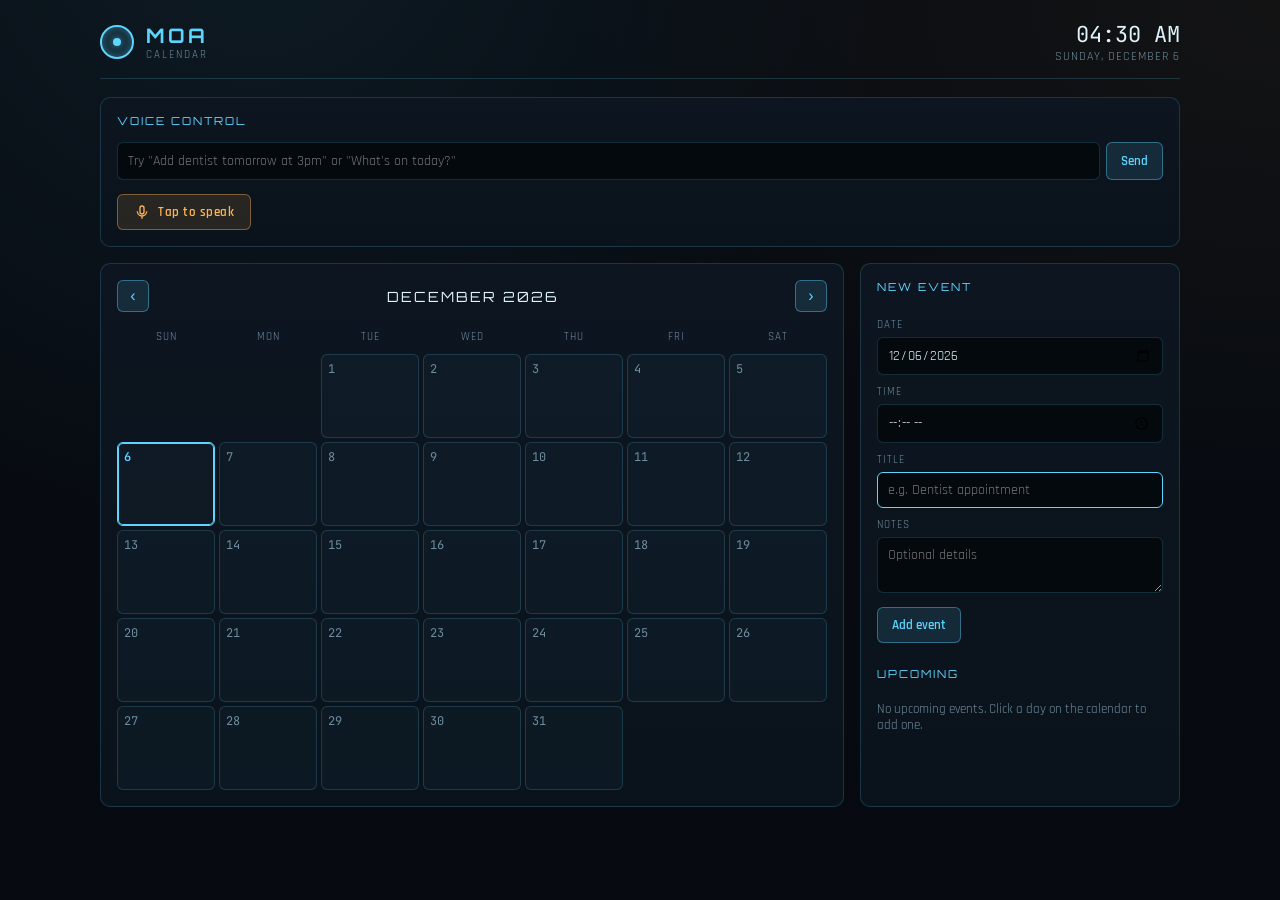
==== calendar.html @ e63f71c7 "MOA - Personal HUD and chatbot" ====
<!DOCTYPE html>
<html lang="en">
<head>
<meta charset="UTF-8">
<meta name="viewport" content="width=device-width, initial-scale=1.0">
<title>MOA · Calendar</title>
<link rel="preconnect" href="https://fonts.googleapis.com">
<link href="https://fonts.googleapis.com/css2?family=Orbitron:wght@500;700&family=Rajdhani:wght@400;500;600;700&family=JetBrains+Mono:wght@400;500&display=swap" rel="stylesheet">
<link rel="stylesheet" href="style.css">
<link rel="stylesheet" href="calendar.css">
<link rel="manifest" href="manifest.json">
<meta name="theme-color" content="#070b11">
<link rel="apple-touch-icon" href="icons/icon-192.png">
<meta name="apple-mobile-web-app-capable" content="yes">
<meta name="apple-mobile-web-app-status-bar-style" content="black-translucent">
<meta name="apple-mobile-web-app-title" content="MOA">
</head>
<body>
<div class="wrap">

  <div class="head">
    <a class="brand" href="index.html" style="text-decoration:none;">
      <div class="brand-mark"><span></span></div>
      <div>
        <div class="brand-name">MOA</div>
        <div class="brand-sub">Calendar</div>
      </div>
    </a>
    <div class="clock">
      <div class="clock-time" id="clockTime">--:--</div>
      <div class="clock-date" id="clockDate">Loading</div>
    </div>
  </div>

  <div class="panel cal-voice-panel">
    <div class="panel-title">Voice control</div>
    <div class="text-row">
      <input type="text" id="calCmdInput" placeholder='Try "Add dentist tomorrow at 3pm" or "What&#39;s on today?"' />
      <button id="calCmdSend">Send</button>
    </div>
    <button id="calMicBtn" class="cal-mic-btn">
      <svg viewBox="0 0 24 24" width="16" height="16" fill="none" stroke="currentColor" stroke-width="2"><path d="M12 15a3 3 0 003-3V6a3 3 0 10-6 0v6a3 3 0 003 3z"/><path d="M19 11a7 7 0 01-14 0M12 19v3"/></svg>
      <span class="cal-mic-label">Tap to speak</span>
    </button>
    <div class="cal-voice-feedback" id="calVoiceFeedback"></div>
  </div>

  <div class="cal-layout">

    <div class="panel cal-panel">
      <div class="cal-nav">
        <button id="prevMonth" aria-label="Previous month">‹</button>
        <div class="cal-month-label" id="monthLabel">--</div>
        <button id="nextMonth" aria-label="Next month">›</button>
      </div>
      <div class="cal-weekdays">
        <div>Sun</div><div>Mon</div><div>Tue</div><div>Wed</div><div>Thu</div><div>Fri</div><div>Sat</div>
      </div>
      <div class="cal-grid" id="calGrid"></div>
    </div>

    <div class="panel cal-sidebar">
      <div class="panel-title">
        <span id="formTitle">New event</span>
      </div>
      <form id="eventForm">
        <input type="hidden" id="eventId" />
        <label class="cal-label">Date</label>
        <input type="date" id="eventDate" required />
        <label class="cal-label">Time</label>
        <input type="time" id="eventTime" />
        <label class="cal-label">Title</label>
        <input type="text" id="eventTitle" placeholder="e.g. Dentist appointment" required />
        <label class="cal-label">Notes</label>
        <textarea id="eventNotes" placeholder="Optional details"></textarea>
        <div class="cal-form-actions">
          <button type="submit" id="saveBtn">Add event</button>
          <button type="button" id="deleteBtn" class="cal-danger-btn" style="display:none;">Delete</button>
          <button type="button" id="cancelBtn" style="display:none;">Cancel</button>
        </div>
      </form>

      <div class="panel-title" style="margin-top:24px;">Upcoming</div>
      <div id="upcomingList"></div>
    </div>

  </div>
</div>

<script src="calendar.js"></script>
<script>
if('serviceWorker' in navigator){
  window.addEventListener('load', () => {
    navigator.serviceWorker.register('sw.js').catch(() => {});
  });
}
</script>
</body>
</html>
---- style.css ----
:root{
  --bg:#070b11;
  --panel:#0d1520;
  --panel-2:#0a121b;
  --line:rgba(94,213,255,0.18);
  --line-strong:rgba(94,213,255,0.4);
  --cyan:#5ed5ff;
  --cyan-soft:rgba(94,213,255,0.12);
  --amber:#ffb454;
  --amber-soft:rgba(255,180,84,0.12);
  --text:#dff3fb;
  --text-dim:#6f8ea0;
  --danger:#ff6b6b;
  --good:#5ee6a8;
}
*{box-sizing:border-box;}
body{
  margin:0;
  background:
    radial-gradient(ellipse at 20% -10%, rgba(94,213,255,0.08), transparent 45%),
    radial-gradient(ellipse at 100% 0%, rgba(255,180,84,0.05), transparent 40%),
    var(--bg);
  color:var(--text);
  font-family:'Rajdhani', sans-serif;
  min-height:100vh;
  padding:20px;
}
.wrap{max-width:1080px;margin:0 auto;}
.head{
  display:flex;justify-content:space-between;align-items:center;
  border-bottom:1px solid var(--line);
  padding-bottom:14px;margin-bottom:18px;flex-wrap:wrap;gap:10px;
}
.brand{display:flex;align-items:center;gap:12px;}
.brand-mark{
  width:34px;height:34px;border-radius:50%;
  border:2px solid var(--cyan);
  display:flex;align-items:center;justify-content:center;
  box-shadow:0 0 12px rgba(94,213,255,0.5) inset;
}
.brand-mark span{width:8px;height:8px;background:var(--cyan);border-radius:50%;box-shadow:0 0 8px var(--cyan);}
.brand-name{font-family:'Orbitron',sans-serif;font-weight:700;font-size:20px;letter-spacing:3px;color:var(--cyan);}
.brand-sub{font-size:11px;letter-spacing:2px;color:var(--text-dim);text-transform:uppercase;}
.clock{text-align:right;}
.clock-time{font-family:'JetBrains Mono',monospace;font-size:22px;color:var(--text);}
.clock-date{font-size:12px;color:var(--text-dim);letter-spacing:1px;text-transform:uppercase;}
.greeting{
  font-size:15px;color:var(--text-dim);margin:0 0 20px;letter-spacing:0.5px;
}
.greeting b{color:var(--cyan);font-weight:600;}
.grid{
  display:grid;
  grid-template-columns:290px 1fr 1fr;
  gap:16px;
}
@media(max-width:820px){.grid{grid-template-columns:1fr;}}
.panel{
  background:linear-gradient(180deg, var(--panel), var(--panel-2));
  border:1px solid var(--line);
  border-radius:10px;
  padding:16px;
}
.panel-title{
  font-family:'Orbitron',sans-serif;font-size:11px;letter-spacing:2px;
  color:var(--cyan);text-transform:uppercase;margin:0 0 14px;
  display:flex;justify-content:space-between;align-items:center;
}
.panel-title .refresh{
  cursor:pointer;color:var(--text-dim);font-family:'Rajdhani',sans-serif;
  font-size:10px;letter-spacing:1px;border:1px solid var(--line);
  border-radius:20px;padding:3px 9px;transition:all .15s;
}
.panel-title .refresh:hover{color:var(--cyan);border-color:var(--line-strong);}
.panel-title .refresh.spinning{color:var(--cyan);}

.core-panel{display:flex;flex-direction:column;align-items:center;text-align:center;}
.orb-wrap{position:relative;width:180px;height:180px;margin:6px 0 16px;cursor:pointer;}
.orb-ring{position:absolute;inset:0;border-radius:50%;border:1px solid var(--line);}
.orb-ring.r2{inset:14px;border-color:var(--line-strong);}
.orb-ring.spin{animation:spin 14s linear infinite;border-style:dashed;}
.orb-core{
  position:absolute;inset:44px;border-radius:50%;
  background:radial-gradient(circle at 35% 30%, rgba(94,213,255,0.9), rgba(94,213,255,0.15) 60%, transparent 75%);
  border:2px solid var(--cyan);
  box-shadow:0 0 24px rgba(94,213,255,0.55);
  display:flex;align-items:center;justify-content:center;
  transition:box-shadow .2s, border-color .2s;
}
.orb-wrap.listening .orb-core{
  border-color:var(--amber);
  box-shadow:0 0 34px rgba(255,180,84,0.8);
  animation:pulse 1s ease-in-out infinite;
}
.orb-wrap.listening .orb-ring{border-color:rgba(255,180,84,0.5);}
.orb-icon{width:26px;height:26px;fill:none;stroke:#04141c;stroke-width:2;}
@keyframes spin{to{transform:rotate(360deg);}}
@keyframes pulse{0%,100%{transform:scale(1);}50%{transform:scale(1.06);}}
.orb-label{font-size:12px;letter-spacing:2px;color:var(--text-dim);text-transform:uppercase;margin-bottom:16px;}
.text-row{width:100%;display:flex;gap:6px;margin-bottom:14px;}
.text-row input{
  flex:1;background:#04090e;border:1px solid var(--line);border-radius:6px;
  color:var(--text);padding:9px 10px;font-family:'Rajdhani',sans-serif;font-size:14px;
}
.text-row input:focus{outline:none;border-color:var(--cyan);}
.text-row button{
  background:var(--cyan-soft);border:1px solid var(--line-strong);border-radius:6px;
  color:var(--cyan);padding:0 14px;font-family:'Rajdhani',sans-serif;font-weight:600;cursor:pointer;
}
.text-row button:hover{background:rgba(94,213,255,0.22);}
.log{
  width:100%;text-align:left;background:#04090e;border:1px solid var(--line);
  border-radius:6px;padding:10px;height:180px;overflow-y:auto;font-size:12.5px;
  font-family:'JetBrains Mono',monospace;line-height:1.6;
}
.log::-webkit-scrollbar{width:6px;}
.log::-webkit-scrollbar-thumb{background:var(--line-strong);border-radius:4px;}
.log-line{margin-bottom:6px;color:var(--text-dim);}
.log-line.user{color:var(--amber);}
.log-line.sys{color:var(--cyan);}
.log-line .ts{color:#3d5060;margin-right:6px;}

.wx-now{display:flex;align-items:center;gap:14px;margin-bottom:14px;}
.wx-temp{font-family:'JetBrains Mono',monospace;font-size:42px;color:var(--text);}
.wx-cond{font-size:14px;color:var(--text-dim);text-transform:uppercase;letter-spacing:1px;}
.wx-hilo{font-size:12px;color:var(--text-dim);margin-top:2px;}
.wx-loc{font-size:10px;color:var(--text-dim);margin-top:6px;}
.wx-strip{display:flex;gap:6px;overflow-x:auto;padding-top:6px;border-top:1px solid var(--line);}
.wx-day{flex:1;min-width:52px;text-align:center;padding:8px 2px;border-radius:6px;background:rgba(94,213,255,0.04);}
.wx-day .d{font-size:10px;color:var(--text-dim);letter-spacing:1px;text-transform:uppercase;}
.wx-day .h{font-family:'JetBrains Mono',monospace;font-size:13px;color:var(--text);margin-top:4px;}
.wx-day .l{font-family:'JetBrains Mono',monospace;font-size:11px;color:var(--text-dim);}
.wx-day .p{font-size:10px;color:var(--cyan);margin-top:3px;}

.news-item{padding:9px 0;border-bottom:1px solid var(--line);}
.news-item:last-child{border-bottom:none;}
.news-headline{font-size:13.5px;color:var(--text);line-height:1.4;text-decoration:none;display:block;}
.news-headline:hover{color:var(--cyan);}
.news-src{font-size:10px;color:var(--text-dim);letter-spacing:1px;text-transform:uppercase;margin-top:3px;}
.news-empty{font-size:12.5px;color:var(--text-dim);padding:6px 0;}

.home-badge{
  font-size:9px;letter-spacing:1px;color:var(--amber);border:1px solid rgba(255,180,84,0.4);
  border-radius:20px;padding:2px 8px;text-transform:uppercase;
}
.device-row{
  display:flex;align-items:center;justify-content:space-between;
  padding:11px 0;border-bottom:1px solid var(--line);
}
.device-row:last-of-type{border-bottom:none;}
.device-name{display:flex;align-items:center;gap:9px;font-size:13.5px;}
.dot{width:8px;height:8px;border-radius:50%;background:#2a3946;transition:all .2s;}
.dot.on{background:var(--good);box-shadow:0 0 8px var(--good);}
.switch{
  width:40px;height:22px;border-radius:20px;background:#1a2530;border:1px solid var(--line);
  position:relative;cursor:pointer;transition:background .2s;flex-shrink:0;
}
.switch.on{background:rgba(94,230,168,0.25);border-color:var(--good);}
.switch-knob{
  position:absolute;top:2px;left:2px;width:16px;height:16px;border-radius:50%;
  background:var(--text-dim);transition:all .2s;
}
.switch.on .switch-knob{left:20px;background:var(--good);}
.therm-row{padding-top:12px;}
.therm-label{display:flex;justify-content:space-between;font-size:12px;color:var(--text-dim);margin-bottom:8px;text-transform:uppercase;letter-spacing:1px;}
.therm-label b{color:var(--text);font-family:'JetBrains Mono',monospace;font-size:14px;}
input[type=range]{
  width:100%;-webkit-appearance:none;height:3px;background:var(--line-strong);border-radius:2px;
}
input[type=range]::-webkit-slider-thumb{
  -webkit-appearance:none;width:14px;height:14px;border-radius:50%;background:var(--cyan);
  box-shadow:0 0 8px var(--cyan);cursor:pointer;
}
.home-note{font-size:11px;color:var(--text-dim);margin-top:12px;line-height:1.5;border-top:1px solid var(--line);padding-top:10px;}
.home-note a{color:var(--cyan);}

.brief-bar{margin:-8px 0 20px;display:flex;align-items:center;gap:14px;flex-wrap:wrap;}
.auto-brief-toggle{
  display:flex;align-items:center;gap:6px;font-size:12px;color:var(--text-dim);cursor:pointer;
}
.auto-brief-toggle input{accent-color:var(--amber);cursor:pointer;}
.brief-text{flex-basis:100%;}
#briefBtn{
  display:flex;align-items:center;gap:8px;background:var(--amber-soft);
  border:1px solid rgba(255,180,84,0.4);border-radius:6px;color:var(--amber);
  font-family:'Rajdhani',sans-serif;font-weight:600;font-size:13px;letter-spacing:0.5px;
  padding:9px 16px;cursor:pointer;transition:background .15s;
}
#briefBtn:hover{background:rgba(255,180,84,0.22);}
#briefBtn:disabled{opacity:0.5;cursor:default;}
.brief-text{
  margin-top:12px;padding:14px 16px;background:var(--panel);border:1px solid var(--line);
  border-radius:8px;font-size:14px;line-height:1.6;color:var(--text);display:none;
}
.brief-text.show{display:block;}

.hue-connect{display:flex;align-items:center;gap:10px;margin-top:14px;flex-wrap:wrap;}
.hue-connect button, .hue-manual button{
  background:var(--cyan-soft);border:1px solid var(--line-strong);border-radius:6px;
  color:var(--cyan);padding:7px 14px;font-family:'Rajdhani',sans-serif;font-weight:600;font-size:12.5px;cursor:pointer;
}
.hue-connect button:hover, .hue-manual button:hover{background:rgba(94,213,255,0.22);}
.hue-connect button:disabled{opacity:0.5;cursor:default;}
.hue-status{font-size:12px;color:var(--text-dim);}
.hue-manual{display:flex;gap:6px;margin-top:8px;}
.hue-manual input{
  flex:1;background:#04090e;border:1px solid var(--line);border-radius:6px;
  color:var(--text);padding:7px 10px;font-family:'Rajdhani',sans-serif;font-size:13px;
}
.hue-manual input:focus{outline:none;border-color:var(--cyan);}
.home-badge.connected{color:var(--good);border-color:rgba(94,230,168,0.4);}

.ai-panel{width:100%;margin-bottom:12px;}
.ai-config{display:flex;gap:6px;margin-bottom:8px;}
.ai-config input{
  flex:1;background:#04090e;border:1px solid var(--line);border-radius:6px;
  color:var(--text);padding:8px 10px;font-family:'Rajdhani',sans-serif;font-size:13px;
}
.ai-config input:focus{outline:none;border-color:var(--cyan);}
.ai-config button{
  background:var(--cyan-soft);border:1px solid var(--line-strong);border-radius:6px;
  color:var(--cyan);padding:0 12px;font-family:'Rajdhani',sans-serif;font-weight:600;font-size:12.5px;cursor:pointer;
}
.ai-config button:hover{background:rgba(94,213,255,0.22);}
.ai-status-row{display:flex;justify-content:space-between;align-items:center;font-size:11px;color:var(--text-dim);gap:8px;}
.ai-reset{cursor:pointer;color:var(--cyan);text-decoration:underline;white-space:nowrap;}

.ai-local-row{display:flex;align-items:center;gap:8px;margin-top:8px;flex-wrap:wrap;}
.ai-local-toggle{display:flex;align-items:center;gap:6px;font-size:12px;color:var(--text-dim);cursor:pointer;}
.ai-local-toggle input{accent-color:var(--cyan);cursor:pointer;}
#ollamaModelInput{
  flex:1;min-width:120px;background:#04090e;border:1px solid var(--line);border-radius:6px;
  color:var(--text);padding:6px 9px;font-family:'JetBrains Mono',monospace;font-size:12px;
}
#ollamaModelInput:focus{outline:none;border-color:var(--cyan);}
.ai-local-status{font-size:11px;color:var(--text-dim);margin-top:6px;}

.wake-row{margin-bottom:14px;text-align:center;}
.wake-toggle{display:flex;align-items:center;justify-content:center;gap:6px;font-size:12px;color:var(--text-dim);cursor:pointer;}
.wake-toggle input{accent-color:var(--amber);cursor:pointer;}
.wake-status{display:block;font-size:11px;color:var(--text-dim);margin-top:4px;}
.orb-wrap.standby .orb-ring{border-color:rgba(94,213,255,0.35);}
.orb-wrap.standby .orb-core{box-shadow:0 0 14px rgba(94,213,255,0.35);animation:standbyPulse 3s ease-in-out infinite;}
@keyframes standbyPulse{0%,100%{opacity:1;}50%{opacity:0.7;}}

.spotify-connect{display:flex;gap:8px;margin-top:8px;flex-wrap:wrap;}
.spotify-connect input{
  flex:1;min-width:160px;background:#04090e;border:1px solid var(--line);border-radius:6px;
  color:var(--text);padding:8px 10px;font-family:'Rajdhani',sans-serif;font-size:13px;
}
.spotify-connect input:focus{outline:none;border-color:var(--cyan);}
.spotify-connect button{
  background:var(--cyan-soft);border:1px solid var(--line-strong);border-radius:6px;
  color:var(--cyan);padding:0 14px;font-family:'Rajdhani',sans-serif;font-weight:600;font-size:12.5px;cursor:pointer;
}
.spotify-connect button:hover{background:rgba(94,213,255,0.22);}
.spotify-status{font-size:11px;color:var(--text-dim);margin-top:8px;}

.timer-item{
  display:flex;align-items:center;justify-content:space-between;
  padding:10px 0;border-bottom:1px solid var(--line);
}
.timer-item:last-child{border-bottom:none;}
.timer-label{font-size:13.5px;color:var(--text);}
.timer-sub{font-size:11px;color:var(--text-dim);margin-top:2px;text-transform:uppercase;letter-spacing:1px;}
.timer-countdown{font-family:'JetBrains Mono',monospace;font-size:16px;color:var(--cyan);}
.timer-cancel{
  cursor:pointer;color:var(--text-dim);font-size:11px;border:1px solid var(--line);
  border-radius:20px;padding:3px 9px;margin-left:12px;
}
.timer-cancel:hover{color:var(--danger);border-color:rgba(255,107,107,0.4);}

.span-wide{grid-column:2 / 4;}

.now-playing{
  display:flex;align-items:center;gap:12px;margin-top:14px;padding-top:14px;border-top:1px solid var(--line);
}
.np-art{width:52px;height:52px;border-radius:6px;object-fit:cover;background:#04090e;flex-shrink:0;}
.np-info{flex:1;min-width:0;}
.np-title{font-size:14px;color:var(--text);white-space:nowrap;overflow:hidden;text-overflow:ellipsis;}
.np-artist{font-size:12px;color:var(--text-dim);white-space:nowrap;overflow:hidden;text-overflow:ellipsis;margin-top:2px;}
.np-controls{display:flex;gap:6px;flex-shrink:0;}
.np-controls button{
  background:var(--cyan-soft);border:1px solid var(--line-strong);border-radius:6px;
  color:var(--cyan);width:34px;height:34px;font-size:14px;cursor:pointer;
}
.np-controls button:hover{background:rgba(94,213,255,0.22);}

/* ---------- MOBILE ---------- */
@media(max-width:820px){
  body{padding:12px;}

  .span-wide{grid-column:1 / -1;}

  .head{
    flex-wrap:wrap;gap:12px;
  }
  .clock{text-align:left;}
  .clock-time{font-size:18px;}

  .orb-wrap{width:150px;height:150px;}
  .orb-core{inset:36px;}

  /* Bigger touch targets */
  .text-row input, .ai-config input, .hue-manual input,
  .spotify-connect input, #ollamaModelInput{
    font-size:16px; /* prevents iOS auto-zoom on focus */
    padding:11px 12px;
  }
  .text-row button, .ai-config button, .hue-connect button,
  .hue-manual button, .spotify-connect button{
    min-height:44px;padding:0 16px;font-size:14px;
  }
  #briefBtn{min-height:46px;width:100%;justify-content:center;}
  .panel-title .refresh{padding:7px 12px;font-size:11px;}
  .switch{width:48px;height:27px;}
  .switch-knob{width:21px;height:21px;}
  .switch.on .switch-knob{left:24px;}
  input[type=range]{height:6px;}
  input[type=range]::-webkit-slider-thumb{width:22px;height:22px;}

  .np-controls button{width:44px;height:44px;font-size:16px;}
  .now-playing{flex-wrap:wrap;}
  .np-info{flex-basis:calc(100% - 64px);}
  .np-controls{width:100%;justify-content:center;margin-top:10px;}

  .timer-cancel{padding:7px 12px;font-size:12px;}
  .timer-countdown{font-size:18px;}

  .hue-connect, .hue-manual, .spotify-connect, .ai-config{flex-direction:column;}
  .hue-connect button, .hue-manual button,
  .spotify-connect button, .ai-config button{width:100%;}
  .ai-local-row{flex-direction:column;align-items:flex-start;}
  #ollamaModelInput{width:100%;}

  .wx-temp{font-size:36px;}
  .wx-day{min-width:46px;}
}

@media(max-width:420px){
  .brand-name{font-size:17px;}
  .orb-wrap{width:130px;height:130px;}
  .orb-core{inset:30px;}
  .wx-day{min-width:40px;padding:6px 1px;}
  .wx-day .h{font-size:12px;}
  .wx-day .l{font-size:10px;}
}
---- calendar.css ----
.cal-layout{
  display:grid;
  grid-template-columns:1fr 320px;
  gap:16px;
}
@media(max-width:820px){.cal-layout{grid-template-columns:1fr;}}

.cal-nav{
  display:flex;align-items:center;justify-content:space-between;
  margin-bottom:14px;
}
.cal-nav button{
  background:var(--cyan-soft);border:1px solid var(--line-strong);border-radius:6px;
  color:var(--cyan);width:32px;height:32px;font-size:16px;cursor:pointer;
}
.cal-nav button:hover{background:rgba(94,213,255,0.22);}
.cal-month-label{
  font-family:'Orbitron',sans-serif;font-size:14px;letter-spacing:2px;color:var(--text);text-transform:uppercase;
}

.cal-weekdays{
  display:grid;grid-template-columns:repeat(7,1fr);gap:4px;margin-bottom:6px;
}
.cal-weekdays div{
  text-align:center;font-size:11px;letter-spacing:1px;color:var(--text-dim);text-transform:uppercase;padding:4px 0;
}

.cal-grid{
  display:grid;grid-template-columns:repeat(7,1fr);grid-auto-rows:minmax(84px, auto);gap:4px;
}
.cal-cell{
  background:rgba(94,213,255,0.03);border:1px solid var(--line);border-radius:6px;
  padding:6px;cursor:pointer;transition:background .15s;display:flex;flex-direction:column;gap:3px;
  overflow:hidden;
}
.cal-cell:hover{background:rgba(94,213,255,0.08);}
.cal-cell.empty{background:transparent;border-color:transparent;cursor:default;}
.cal-cell.today{border-color:var(--cyan);box-shadow:0 0 0 1px var(--cyan) inset;}
.cal-daynum{
  font-family:'JetBrains Mono',monospace;font-size:12px;color:var(--text-dim);
}
.cal-cell.today .cal-daynum{color:var(--cyan);font-weight:600;}

.event-chip{
  background:var(--amber-soft);border:1px solid rgba(255,180,84,0.4);border-radius:4px;
  padding:2px 5px;font-size:10.5px;color:var(--amber);white-space:nowrap;overflow:hidden;text-overflow:ellipsis;
  cursor:pointer;
}
.event-chip:hover{background:rgba(255,180,84,0.28);}
.event-more{font-size:10px;color:var(--text-dim);padding:1px 5px;}

.cal-sidebar form{display:flex;flex-direction:column;}
.cal-label{
  font-size:11px;letter-spacing:1px;color:var(--text-dim);text-transform:uppercase;
  margin:10px 0 5px;
}
.cal-sidebar input[type=date],
.cal-sidebar input[type=time],
.cal-sidebar input[type=text],
.cal-sidebar textarea{
  background:#04090e;border:1px solid var(--line);border-radius:6px;
  color:var(--text);padding:8px 10px;font-family:'Rajdhani',sans-serif;font-size:14px;width:100%;
}
.cal-sidebar input:focus, .cal-sidebar textarea:focus{outline:none;border-color:var(--cyan);}
.cal-sidebar textarea{resize:vertical;min-height:56px;}

.cal-form-actions{display:flex;gap:8px;margin-top:14px;}
.cal-form-actions button{
  background:var(--cyan-soft);border:1px solid var(--line-strong);border-radius:6px;
  color:var(--cyan);padding:9px 14px;font-family:'Rajdhani',sans-serif;font-weight:600;font-size:13px;cursor:pointer;
}
.cal-form-actions button:hover{background:rgba(94,213,255,0.22);}
.cal-danger-btn{color:var(--danger) !important;border-color:rgba(255,107,107,0.4) !important;}
.cal-danger-btn:hover{background:rgba(255,107,107,0.15) !important;}

.upcoming-item{
  padding:9px 0;border-bottom:1px solid var(--line);cursor:pointer;
}
.upcoming-item:last-child{border-bottom:none;}
.upcoming-item:hover .upcoming-title{color:var(--cyan);}
.upcoming-date{font-family:'JetBrains Mono',monospace;font-size:11px;color:var(--amber);}
.upcoming-title{font-size:13.5px;color:var(--text);margin-top:2px;}
.upcoming-empty{font-size:12.5px;color:var(--text-dim);padding:6px 0;}

.cal-voice-panel{margin-bottom:16px;}
.cal-mic-btn{
  display:flex;align-items:center;gap:8px;background:var(--amber-soft);
  border:1px solid rgba(255,180,84,0.4);border-radius:6px;color:var(--amber);
  font-family:'Rajdhani',sans-serif;font-weight:600;font-size:13px;letter-spacing:0.5px;
  padding:9px 16px;cursor:pointer;transition:background .15s;
}
.cal-mic-btn:hover{background:rgba(255,180,84,0.22);}
.cal-mic-btn:disabled{opacity:0.5;cursor:default;}
.cal-mic-btn.listening{
  border-color:var(--amber);box-shadow:0 0 0 1px var(--amber) inset;
}
.cal-voice-feedback{
  margin-top:12px;padding:12px 14px;background:var(--panel);border:1px solid var(--line);
  border-radius:8px;font-size:13.5px;line-height:1.6;color:var(--text);display:none;
}
.cal-voice-feedback.show{display:block;}

/* ---------- MOBILE ---------- */
@media(max-width:820px){
  .cal-grid{grid-auto-rows:minmax(62px, auto);gap:3px;}
  .cal-cell{padding:4px;gap:2px;}
  .cal-daynum{font-size:11px;}
  .event-chip{font-size:9.5px;padding:1px 4px;}
  .event-more{font-size:9px;}

  .cal-nav button{width:44px;height:44px;font-size:18px;}
  .cal-month-label{font-size:13px;}

  .cal-sidebar input[type=date],
  .cal-sidebar input[type=time],
  .cal-sidebar input[type=text],
  .cal-sidebar textarea,
  #calCmdInput{
    font-size:16px; /* prevents iOS auto-zoom on focus */
    padding:11px 12px;
  }
  .cal-form-actions{flex-wrap:wrap;}
  .cal-form-actions button{flex:1;min-width:100px;min-height:46px;}
  .cal-mic-btn{width:100%;justify-content:center;min-height:46px;}
  #calCmdSend{min-height:44px;padding:0 16px;}
  .upcoming-item{padding:12px 0;}
}

@media(max-width:420px){
  .cal-grid{grid-auto-rows:minmax(52px, auto);}
  .cal-weekdays div{font-size:9.5px;}
  .event-chip{font-size:0;padding:3px;}
  .event-chip::before{
    content:'';display:block;width:100%;height:3px;border-radius:2px;background:var(--amber);
  }
}
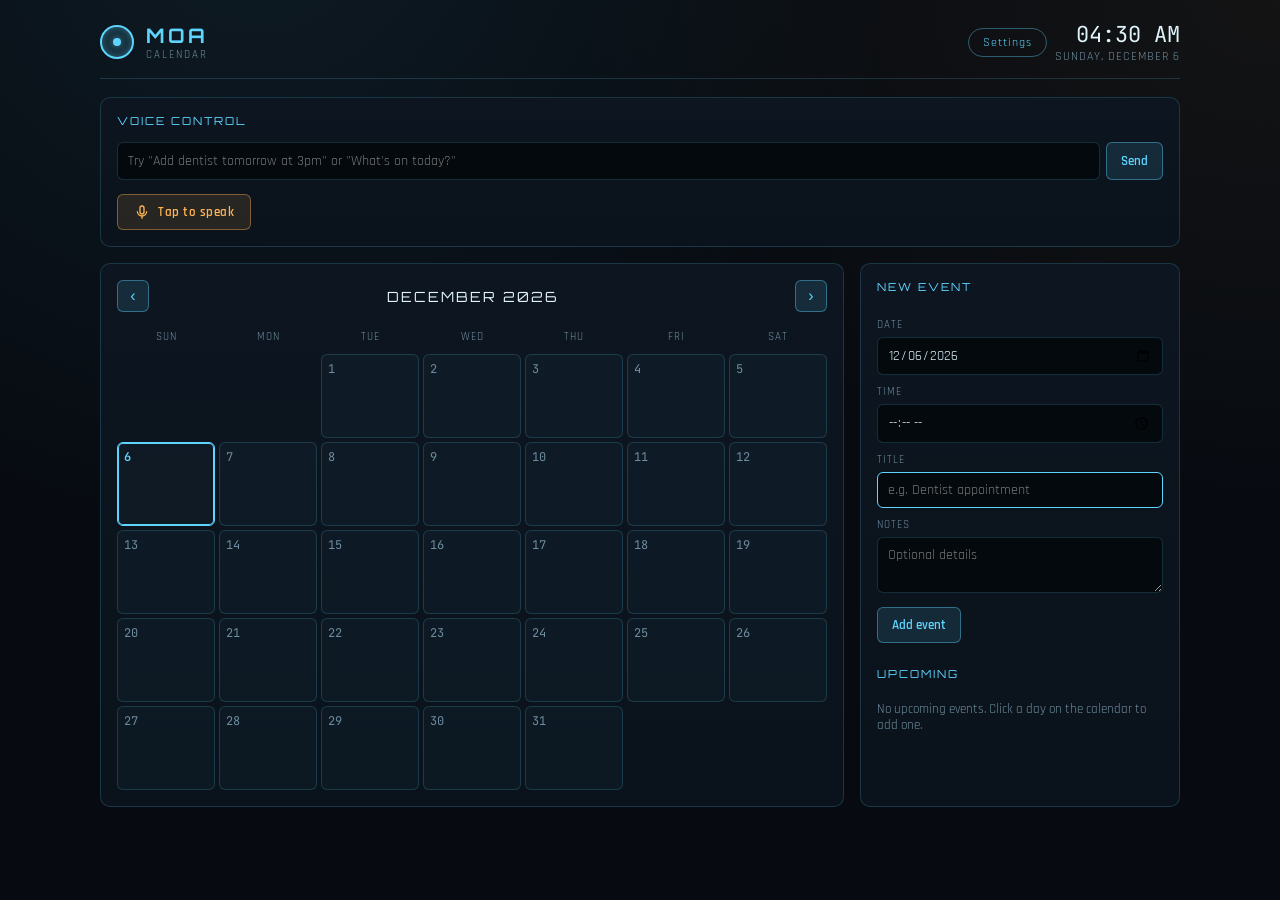
==== commit 9c5e5300: "Added a settings page" ====
--- a/calendar.html
+++ b/calendar.html
@@ -26,9 +26,12 @@
         <div class="brand-sub">Calendar</div>
       </div>
     </a>
-    <div class="clock">
-      <div class="clock-time" id="clockTime">--:--</div>
-      <div class="clock-date" id="clockDate">Loading</div>
+    <div style="display:flex;gap:8px;align-items:center;">
+      <a href="settings.html" style="color:var(--cyan);font-size:12px;letter-spacing:1px;text-decoration:none;border:1px solid var(--line-strong);border-radius:20px;padding:6px 14px;">Settings</a>
+      <div class="clock">
+        <div class="clock-time" id="clockTime">--:--</div>
+        <div class="clock-date" id="clockDate">Loading</div>
+      </div>
     </div>
   </div>
 
@@ -96,4 +99,4 @@
 }
 </script>
 </body>
-</html>+</html>
